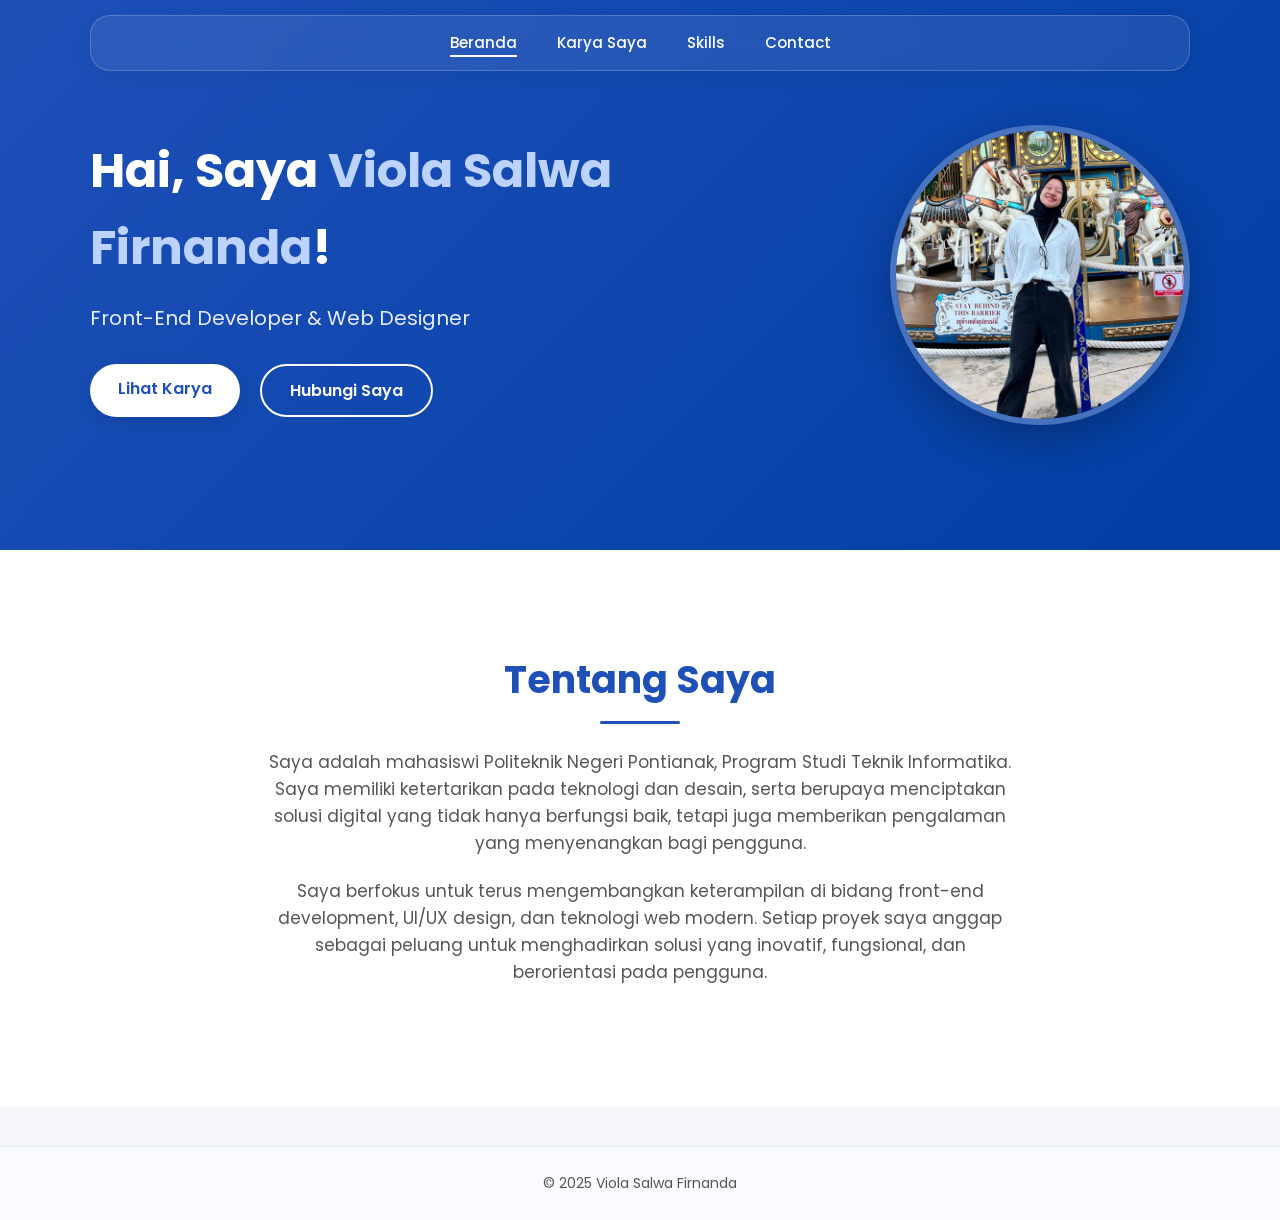
==== index.html @ 7de7c8d1 "Portofolio Viola Salwa" ====
<!DOCTYPE html>
<html lang="id">
<head>
  <meta charset="UTF-8" />
  <meta name="viewport" content="width=device-width, initial-scale=1.0" />
  <title>Viola Salwa Firnanda - Portfolio</title>
  <link rel="stylesheet" href="style.css" />
</head>
<body>

  <!-- ====== NAVBAR ====== -->
  <nav class="navbar" id="navbar">
    <div class="nav-container">
      <ul class="nav-links">
        <li><a href="index.html" class="active">Beranda</a></li>
        <li><a href="portfolio.html">Karya Saya</a></li>
        <li><a href="skills.html">Skills</a></li> 
        <li><a href="contact.html">Contact</a></li>

      </ul>
    </div>
  </nav>

  <!-- ====== HERO SECTION (Foto di kiri) ====== -->
  <section class="hero hero-left">
    <div class="hero-content">
      <div class="hero-image">
        <div class="profile-circle">
          <img src="image/profile.jpeg" alt="Viola Salwa Firnanda" />
        </div>
      </div>
      <div class="hero-text">
        <h1>Hai, Saya <span style="color: #bcd3ff;">Viola Salwa Firnanda</span>!</h1>
        <div class="subtitle">Front-End Developer & Web Designer</div>
        <div class="hero-buttons">
          <a href="portfolio.html" class="btn btn-primary">Lihat Karya</a>
          <a href="contact.html" class="btn btn-secondary">Hubungi Saya</a>
        </div>
      </div>
    </div>
  </section>

  <!-- ====== ABOUT SECTION ====== -->
  <section class="about-section">
    <div class="about-container">
      <h2>Tentang Saya</h2>
      <p>
        Saya adalah mahasiswi Politeknik Negeri Pontianak, Program Studi Teknik Informatika.
Saya memiliki ketertarikan pada teknologi dan desain, serta berupaya menciptakan solusi digital yang tidak hanya berfungsi baik, tetapi juga memberikan pengalaman yang menyenangkan bagi pengguna.
      </p>
      <p>
        Saya berfokus untuk terus mengembangkan keterampilan di bidang front-end development, UI/UX design, dan teknologi web modern.
Setiap proyek saya anggap sebagai peluang untuk menghadirkan solusi yang inovatif, fungsional, dan berorientasi pada pengguna.
      </p>
    </div>
  </section>

  <!-- ====== FOOTER ====== -->
  <footer class="footer">
    <p>© 2025 Viola Salwa Firnanda</p>
  </footer>

  <!-- ====== NAVBAR SCROLL SCRIPT ====== -->
  <script>
    window.addEventListener('scroll', () => {
      const navbar = document.getElementById('navbar');
      navbar.classList.toggle('scrolled', window.scrollY > 50);
    });
  </script>

</body>
</html>
---- style.css ----
@import url('https://fonts.googleapis.com/css2?family=Poppins:wght@300;400;600;700&display=swap');

/* ====== GLOBAL SETTINGS ====== */
:root {
  --primary: #1e50b8;
  --primary-dark: #003ea3;
  --light-bg: #f9fbff;
  --text-dark: #333;
  --text-light: #555;
}

* {
  margin: 0;
  padding: 0;
  box-sizing: border-box;
}

body {
  font-family: 'Poppins', sans-serif;
  background: #f5f7fa;
  color: var(--text-dark);
  line-height: 1.6;
  overflow-x: hidden;
}

/* ====== FADE ANIMATION ====== */
section, .page-header, .navbar {
  animation: fadeIn 0.7s ease both;
}

@keyframes fadeIn {
  from { opacity: 0; transform: translateY(20px); }
  to { opacity: 1; transform: translateY(0); }
}

/* ====== NAVBAR (CLEAN + TRANSPARAN + FRAME LUAR HALUS) ====== */
.navbar {
  position: fixed;
  top: 15px;
  left: 50%;
  transform: translateX(-50%);
  width: 90%;
  max-width: 1100px;
  background: rgba(255, 255, 255, 0.08);
  backdrop-filter: blur(10px);
  -webkit-backdrop-filter: blur(10px);
  border: 1px solid rgba(255, 255, 255, 0.2); /* garis lembut */
  border-radius: 20px; /* sudut halus */
  padding: 14px 0;
  z-index: 1000;
  box-shadow: 0 4px 20px rgba(0, 0, 0, 0.05);
  opacity: 0;
  animation: fadeInNav 0.8s ease forwards;
  transition: all 0.4s ease;
}

/* Saat discroll – tetap elegan tapi lebih terang */
.navbar.scrolled {
  background: rgba(255, 255, 255, 0.95);
  border: 1px solid rgba(0, 0, 0, 0.05);
  box-shadow: 0 8px 25px rgba(0, 0, 0, 0.08);
}

.nav-container {
  display: flex;
  justify-content: center;
  align-items: center;
  gap: 40px;
}

.nav-links {
  display: flex;
  list-style: none;
  gap: 40px;
}

.nav-links a {
  text-decoration: none;
  color: white;
  font-weight: 500;
  font-size: 15px;
  position: relative;
  transition: color 0.3s ease;
}

/* Garis bawah halus saat hover */
.nav-links a::after {
  content: "";
  position: absolute;
  bottom: -4px;
  left: 0;
  width: 0;
  height: 2px;
  background: white;
  transition: width 0.3s ease;
}

.nav-links a:hover::after,
.nav-links a.active::after {
  width: 100%;
}

/* Saat discroll, warna berubah ke biru */
.navbar.scrolled .nav-links a {
  color: var(--primary);
}

.navbar.scrolled .nav-links a::after {
  background: var(--primary);
}

/* ANIMASI MASUK */
@keyframes fadeInNav {
  from {
    opacity: 0;
    transform: translateX(-50%) translateY(-10px);
  }
  to {
    opacity: 1;
    transform: translateX(-50%) translateY(0);
  }
}


/* ====== HERO SECTION ====== */
.hero {
  background: linear-gradient(135deg, #1e50b8 0%, #003ea3 100%);
  display: flex;
  align-items: center;
  justify-content: center;
  color: white;
  padding: 120px 40px;
  min-height: 550px; /* lebih pendek, tidak full layar */
}

.hero-content {
  display: flex;
  align-items: center;
  justify-content: space-between;
  gap: 60px;
  max-width: 1100px;
  width: 100%;
}

.hero-text {
  flex: 1;
  text-align: left;
}

.hero-text h1 {
  font-size: 48px;
  font-weight: 700;
  margin-bottom: 15px;
}

.hero-text .subtitle {
  font-size: 20px;
  font-weight: 400;
  opacity: 0.9;
  margin-bottom: 30px;
}

.hero-buttons {
  display: flex;
  gap: 20px;
}

.btn {
  padding: 12px 28px;
  border-radius: 30px;
  font-weight: 600;
  text-decoration: none;
  transition: all 0.3s ease;
  border: none;
}

.btn-primary {
  background: white;
  color: var(--primary);
  box-shadow: 0 4px 15px rgba(0, 0, 0, 0.1);
}

.btn-primary:hover {
  transform: translateY(-3px);
  box-shadow: 0 6px 25px rgba(0, 0, 0, 0.15);
}

.btn-secondary {
  background: transparent;
  color: white;
  border: 2px solid white;
}

.btn-secondary:hover {
  background: white;
  color: var(--primary);
  transform: translateY(-3px);
}

.hero-image .profile-circle {
  width: 300px;
  height: 300px;
  border-radius: 50%;
  overflow: hidden;
  border: 6px solid rgba(255, 255, 255, 0.25);
  box-shadow: 0 15px 40px rgba(0, 0, 0, 0.25);
  flex-shrink: 0;
}

.profile-circle img {
  width: 100%;
  height: 100%;
  object-fit: cover;
}

/* ====== HERO LEFT VERSION (foto kiri, teks kanan) ====== */
.hero.hero-left .hero-content {
  flex-direction: row-reverse;
}

@media (max-width: 768px) {
  .hero.hero-left .hero-content {
    flex-direction: column-reverse;
  }
}

/* ====== ABOUT SECTION ====== */
.about-section {
  background: #fff;
  padding: 100px 30px;
  text-align: center;
}

.about-container {
  max-width: 900px;
  margin: 0 auto;
}

.about-container h2 {
  font-size: 38px;
  color: var(--primary);
  position: relative;
  display: inline-block;
  margin-bottom: 25px;
}

.about-container h2::after {
  content: "";
  width: 80px;
  height: 3px;
  background: var(--primary);
  display: block;
  margin: 10px auto 0;
  border-radius: 2px;
}

.about-container p {
  max-width: 750px;
  margin: 0 auto 20px;
  font-size: 17px;
  color: var(--text-light);
}

/* ====== PAGE HEADER ====== */
.page-header {
  background: linear-gradient(135deg, #1e50b8 0%, #003ea3 100%);
  padding: 140px 30px 70px;
  text-align: center;
  color: white;
}

.page-header h1 {
  font-size: 46px;
  margin-bottom: 10px;
  font-weight: 700;
}

.page-header p {
  font-size: 18px;
  opacity: 0.9;
}

/* ====== PROJECTS SECTION ====== */
.projects-section {
  padding: 80px 30px;
  background: white;
}

.projects-container {
  max-width: 1100px;
  margin: 0 auto;
}

.projects-grid {
  display: grid;
  grid-template-columns: repeat(auto-fit, minmax(300px, 1fr));
  gap: 30px;
}

.project-card {
  background: #fff;
  border-radius: 15px;
  overflow: hidden;
  box-shadow: 0 4px 15px rgba(0, 0, 0, 0.05);
  transition: transform 0.3s ease, box-shadow 0.3s ease;
}

.project-card:hover {
  transform: translateY(-5px);
  box-shadow: 0 8px 25px rgba(30, 80, 184, 0.12);
}

.project-image {
  width: 100%;
  height: 220px;
  overflow: hidden;
}

.project-image img {
  width: 100%;
  height: 100%;
  object-fit: cover;
}

.project-info {
  padding: 25px;
}

.project-info h3 {
  color: var(--primary);
  font-size: 20px;
  margin-bottom: 8px;
}

.project-info p {
  color: var(--text-light);
  font-size: 15px;
}

/* ====== CONTACT SECTION (modern & rapi) ====== */
.fancy-contact {
  background: linear-gradient(135deg, #f6f9ff 0%, #ffffff 100%);
  padding: 100px 30px;
  text-align: center;
}

.contact-container {
  max-width: 1000px;
  margin: 0 auto;
}

.contact-header h2 {
  color: var(--primary);
  font-size: 36px;
  margin-bottom: 10px;
  font-weight: 700;
}

.contact-header p {
  color: var(--text-light);
  font-size: 17px;
  margin-bottom: 50px;
}

.contact-grid {
  display: grid;
  grid-template-columns: repeat(auto-fit, minmax(220px, 1fr));
  gap: 30px;
}

/* ====== KARTU KONTAK ====== */
.contact-card {
  background: white;
  border-radius: 15px;
  padding: 30px 25px;
  box-shadow: 0 4px 12px rgba(0, 0, 0, 0.05);
  transition: all 0.3s ease;
  border: 1px solid #e4ebfa;
  display: flex;
  flex-direction: column;
  align-items: center;
  justify-content: center;
  word-wrap: break-word;
  overflow-wrap: break-word; /* biar email panjang gak keluar kotak */
}

.contact-card:hover {
  transform: translateY(-6px);
  box-shadow: 0 8px 25px rgba(30, 80, 184, 0.15);
  border-color: var(--primary);
}

.contact-card .icon {
  font-size: 40px;
  margin-bottom: 15px;
  color: var(--primary);
}

.contact-card h4 {
  font-size: 18px;
  font-weight: 600;
  color: var(--primary);
  margin-bottom: 10px;
}

/* ====== TEKS KONTAK ====== */
.contact-card a,
.contact-card p {
  color: var(--text-dark);
  font-size: 15px;
  text-decoration: none;
  transition: color 0.3s;
  word-break: break-all; /* cegah teks panjang keluar area */
  text-align: center;
  line-height: 1.5;
  display: inline-block;
  max-width: 90%;
}

.contact-card a:hover {
  color: var(--primary);
  text-decoration: underline;
}

/* ====== RESPONSIVE ====== */
@media (max-width: 768px) {
  .fancy-contact {
    padding: 60px 20px;
  }

  .contact-header h2 {
    font-size: 28px;
  }

  .contact-grid {
    gap: 20px;
  }

  .contact-card {
    padding: 25px 15px;
  }
}

/* ====== FOOTER ====== */
.footer {
  background: #f9fbff;
  text-align: center;
  padding: 25px 10px;
  color: #555;
  font-size: 14px;
  border-top: 1px solid #e3e9f6;
  margin-top: 40px;
}

/* ====== RESPONSIVE DESIGN ====== */
@media (max-width: 768px) {
  .hero-content {
    flex-direction: column-reverse;
    text-align: center;
  }

  .hero-text h1 {
    font-size: 38px;
  }

  .hero-image .profile-circle {
    width: 230px;
    height: 230px;
  }

  .about-section {
    padding: 60px 20px;
  }

  .page-header {
    padding: 120px 20px 60px;
  }

  .projects-grid {
    grid-template-columns: 1fr;
  }

  .contact-section {
    padding: 60px 20px;
  }

  .info-item {
    flex-direction: row;
    align-items: flex-start;
    padding: 18px;
  }

  .info-icon {
    font-size: 26px;
  }
}

/* ====== HARD SKILLS SECTION ====== */
.skills-section {
  background: linear-gradient(135deg, #ffffff 0%, #f9fbff 100%);
  padding: 100px 30px;
  text-align: center;
}

.skills-section h2 {
  font-size: 32px;
  color: var(--primary);
  margin-bottom: 50px;
  position: relative;
}

.skills-section h2::after {
  content: "";
  width: 80px;
  height: 3px;
  background: var(--primary);
  display: block;
  margin: 10px auto 0;
  border-radius: 2px;
}

.skills-container {
  max-width: 1100px;
  margin: 0 auto;
  display: grid;
  grid-template-columns: repeat(auto-fit, minmax(250px, 1fr));
  gap: 30px;
}

.skill-card {
  background: #f9fbff;
  border-radius: 15px;
  padding: 35px 25px;
  border: 1px solid #e4ebfa;
  box-shadow: 0 4px 15px rgba(0, 0, 0, 0.05);
  transition: all 0.3s ease;
}

.skill-card:hover {
  transform: translateY(-6px);
  box-shadow: 0 8px 25px rgba(30, 80, 184, 0.15);
  border-color: var(--primary);
}

.skill-icon {
  width: 70px;
  height: 70px;
  object-fit: contain;
  margin-bottom: 15px;
  transition: transform 0.3s ease;
}

.skill-card:hover .skill-icon {
  transform: scale(1.1);
}

.skill-card h3 {
  color: var(--primary-dark);
  font-size: 18px;
  margin-bottom: 8px;
  font-weight: 600;
}

.skill-card p {
  color: var(--text-light);
  font-size: 15px;
  line-height: 1.6;
}

/* ====== SKILL ICON ====== */
.skill-icon {
  width: 70px;
  height: 70px;
  object-fit: contain;
  margin-bottom: 15px;
  transition: transform 0.3s ease;
}

.skill-card:hover .skill-icon {
  transform: scale(1.1);
}

.skill-card h3 {
  color: var(--primary);
  font-size: 20px;
  margin-bottom: 10px;
  font-weight: 600;
}

.skill-card p {
  color: var(--text-light);
  font-size: 15px;
  line-height: 1.6;
}

/* ====== RESPONSIVE ====== */
@media (max-width: 768px) {
  .skills-section {
    padding: 60px 20px;
  }

  .skill-card {
    padding: 25px 15px;
  }

  .skill-icon {
    width: 60px;
    height: 60px;
  }
}

/* ====== SOFT SKILLS SECTION ====== */
.soft-skill-section {
  background: linear-gradient(135deg, #f9fbff 0%, #ffffff 100%);
  padding: 100px 30px;
  text-align: center;
}

.soft-skill-section h2 {
  font-size: 32px;
  color: var(--primary);
  margin-bottom: 50px;
  position: relative;
}

.soft-skill-section h2::after {
  content: "";
  width: 80px;
  height: 3px;
  background: var(--primary);
  display: block;
  margin: 10px auto 0;
  border-radius: 2px;
}

.soft-skill-container {
  max-width: 1100px;
  margin: 0 auto;
  display: grid;
  grid-template-columns: repeat(auto-fit, minmax(250px, 1fr));
  gap: 30px;
}

.soft-card {
  background: white;
  border-radius: 15px;
  padding: 30px 20px;
  box-shadow: 0 4px 15px rgba(0, 0, 0, 0.05);
  border: 1px solid #e4ebfa;
  transition: all 0.3s ease;
}

.soft-card:hover {
  transform: translateY(-5px);
  box-shadow: 0 8px 25px rgba(30, 80, 184, 0.12);
  border-color: var(--primary);
}

.soft-card .icon {
  font-size: 36px;
  margin-bottom: 12px;
  color: var(--primary);
}

.soft-card h3 {
  color: var(--primary-dark);
  font-size: 18px;
  margin-bottom: 8px;
}

.soft-card p {
  color: var(--text-light);
  font-size: 15px;
  line-height: 1.6;
}

/* ====== RESPONSIVE ====== */
@media (max-width: 768px) {
  .soft-skill-section {
    padding: 60px 20px;
  }

  .soft-card {
    padding: 25px 15px;
  }

  .soft-card .icon {
    font-size: 30px;
  }
}
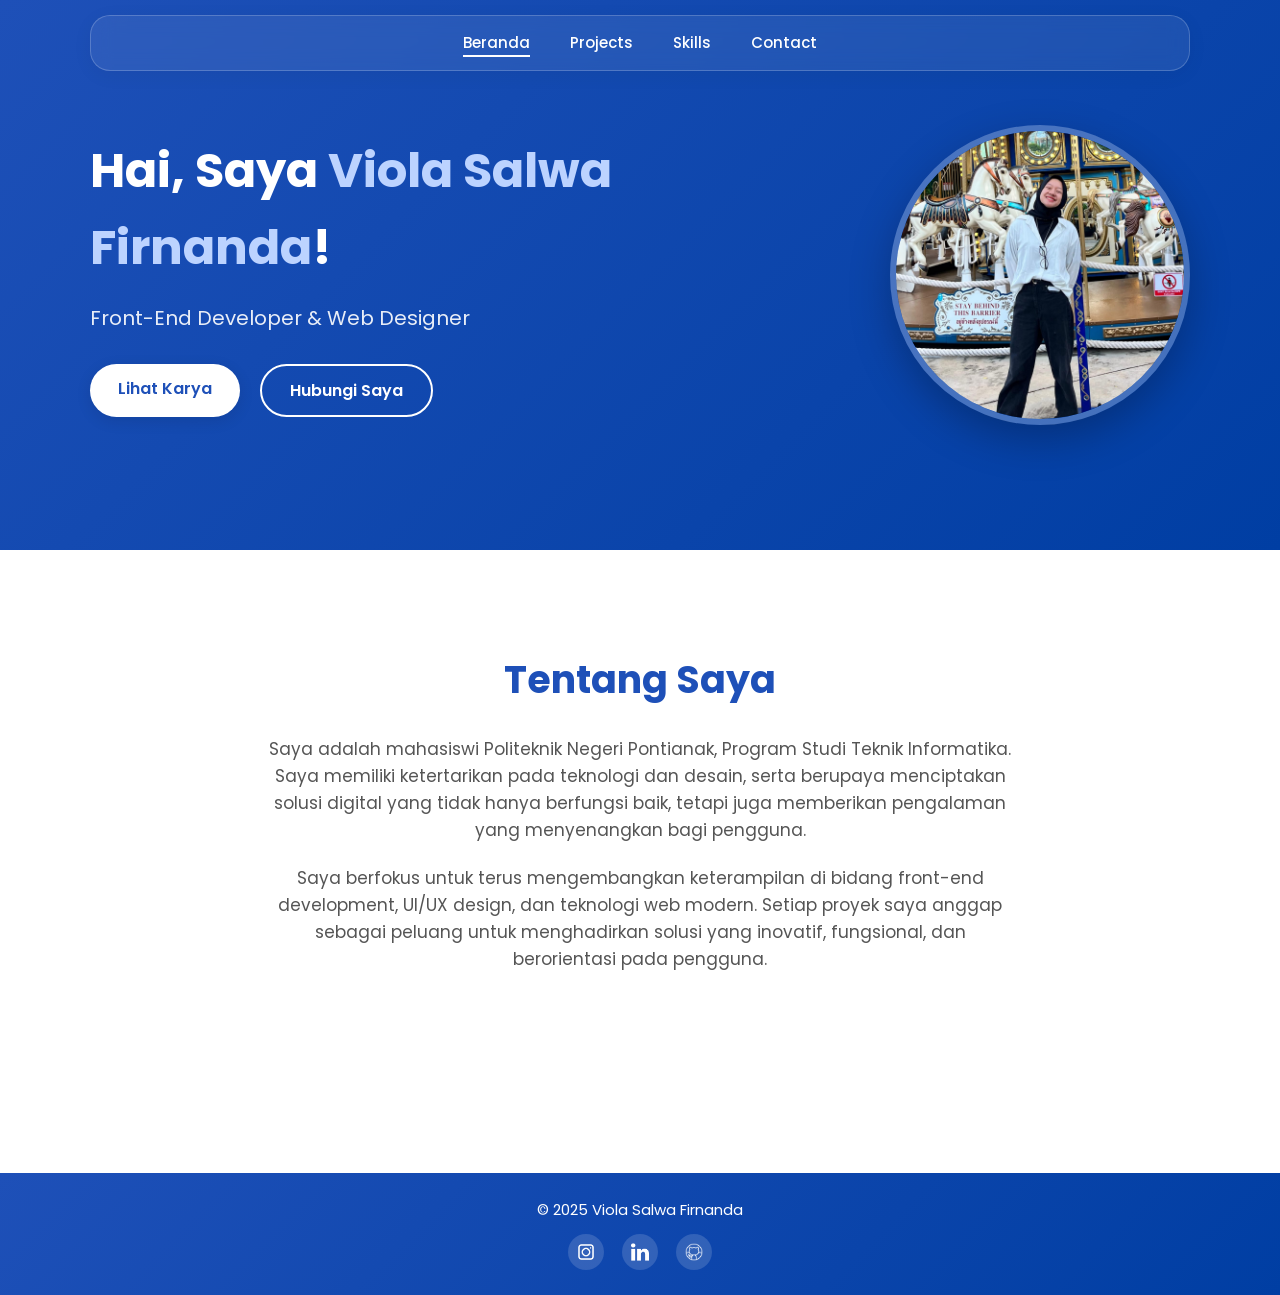
==== commit d7bcda60: "Portofolio Viola Salwa Fix" ====
--- a/index.html
+++ b/index.html
@@ -13,10 +13,9 @@
     <div class="nav-container">
       <ul class="nav-links">
         <li><a href="index.html" class="active">Beranda</a></li>
-        <li><a href="portfolio.html">Karya Saya</a></li>
+        <li><a href="portfolio.html">Projects</a></li>
         <li><a href="skills.html">Skills</a></li> 
         <li><a href="contact.html">Contact</a></li>
-
       </ul>
     </div>
   </nav>
@@ -46,21 +45,30 @@
       <h2>Tentang Saya</h2>
       <p>
         Saya adalah mahasiswi Politeknik Negeri Pontianak, Program Studi Teknik Informatika.
-Saya memiliki ketertarikan pada teknologi dan desain, serta berupaya menciptakan solusi digital yang tidak hanya berfungsi baik, tetapi juga memberikan pengalaman yang menyenangkan bagi pengguna.
+        Saya memiliki ketertarikan pada teknologi dan desain, serta berupaya menciptakan solusi digital yang tidak hanya berfungsi baik, tetapi juga memberikan pengalaman yang menyenangkan bagi pengguna.
       </p>
       <p>
         Saya berfokus untuk terus mengembangkan keterampilan di bidang front-end development, UI/UX design, dan teknologi web modern.
-Setiap proyek saya anggap sebagai peluang untuk menghadirkan solusi yang inovatif, fungsional, dan berorientasi pada pengguna.
+        Setiap proyek saya anggap sebagai peluang untuk menghadirkan solusi yang inovatif, fungsional, dan berorientasi pada pengguna.
       </p>
     </div>
   </section>
 
-  <!-- ====== FOOTER ====== -->
-  <footer class="footer">
-    <p>© 2025 Viola Salwa Firnanda</p>
-  </footer>
+<footer class="footer">
+  <p>© 2025 Viola Salwa Firnanda</p>
+  <div class="socials">
+    <a href="https://instagram.com/violasalwa_" target="_blank">
+      <img src="image/icon/instagram.png" alt="Instagram">
+    </a>
+    <a href="https://www.linkedin.com/in/viola-salwa-firnanda-127546269/" target="_blank">
+      <img src="image/icon/linkedin.png" alt="LinkedIn">
+    </a>
+    <a href="https://github.com/violasalwa" target="_blank">
+      <img src="image/icon/github.png" alt="GitHub">
+    </a>
+  </div>
+</footer>
 
-  <!-- ====== NAVBAR SCROLL SCRIPT ====== -->
   <script>
     window.addEventListener('scroll', () => {
       const navbar = document.getElementById('navbar');
--- a/style.css
+++ b/style.css
@@ -17,7 +17,7 @@
 
 body {
   font-family: 'Poppins', sans-serif;
-  background: #f5f7fa;
+  background: #ffffff;
   color: var(--text-dark);
   line-height: 1.6;
   overflow-x: hidden;
@@ -33,7 +33,7 @@
   to { opacity: 1; transform: translateY(0); }
 }
 
-/* ====== NAVBAR (CLEAN + TRANSPARAN + FRAME LUAR HALUS) ====== */
+/* ====== NAVBAR ====== */
 .navbar {
   position: fixed;
   top: 15px;
@@ -44,8 +44,8 @@
   background: rgba(255, 255, 255, 0.08);
   backdrop-filter: blur(10px);
   -webkit-backdrop-filter: blur(10px);
-  border: 1px solid rgba(255, 255, 255, 0.2); /* garis lembut */
-  border-radius: 20px; /* sudut halus */
+  border: 1px solid rgba(255, 255, 255, 0.2);
+  border-radius: 20px;
   padding: 14px 0;
   z-index: 1000;
   box-shadow: 0 4px 20px rgba(0, 0, 0, 0.05);
@@ -54,7 +54,6 @@
   transition: all 0.4s ease;
 }
 
-/* Saat discroll – tetap elegan tapi lebih terang */
 .navbar.scrolled {
   background: rgba(255, 255, 255, 0.95);
   border: 1px solid rgba(0, 0, 0, 0.05);
@@ -72,6 +71,7 @@
   display: flex;
   list-style: none;
   gap: 40px;
+  flex-wrap: wrap;
 }
 
 .nav-links a {
@@ -83,7 +83,6 @@
   transition: color 0.3s ease;
 }
 
-/* Garis bawah halus saat hover */
 .nav-links a::after {
   content: "";
   position: absolute;
@@ -100,7 +99,6 @@
   width: 100%;
 }
 
-/* Saat discroll, warna berubah ke biru */
 .navbar.scrolled .nav-links a {
   color: var(--primary);
 }
@@ -109,7 +107,6 @@
   background: var(--primary);
 }
 
-/* ANIMASI MASUK */
 @keyframes fadeInNav {
   from {
     opacity: 0;
@@ -121,7 +118,6 @@
   }
 }
 
-
 /* ====== HERO SECTION ====== */
 .hero {
   background: linear-gradient(135deg, #1e50b8 0%, #003ea3 100%);
@@ -130,7 +126,7 @@
   justify-content: center;
   color: white;
   padding: 120px 40px;
-  min-height: 550px; /* lebih pendek, tidak full layar */
+  min-height: 550px;
 }
 
 .hero-content {
@@ -163,6 +159,7 @@
 .hero-buttons {
   display: flex;
   gap: 20px;
+  flex-wrap: wrap;
 }
 
 .btn {
@@ -213,7 +210,6 @@
   object-fit: cover;
 }
 
-/* ====== HERO LEFT VERSION (foto kiri, teks kanan) ====== */
 .hero.hero-left .hero-content {
   flex-direction: row-reverse;
 }
@@ -239,19 +235,8 @@
 .about-container h2 {
   font-size: 38px;
   color: var(--primary);
-  position: relative;
   display: inline-block;
   margin-bottom: 25px;
-}
-
-.about-container h2::after {
-  content: "";
-  width: 80px;
-  height: 3px;
-  background: var(--primary);
-  display: block;
-  margin: 10px auto 0;
-  border-radius: 2px;
 }
 
 .about-container p {
@@ -337,7 +322,7 @@
   font-size: 15px;
 }
 
-/* ====== CONTACT SECTION (modern & rapi) ====== */
+/* ====== CONTACT SECTION ====== */
 .fancy-contact {
   background: linear-gradient(135deg, #f6f9ff 0%, #ffffff 100%);
   padding: 100px 30px;
@@ -368,7 +353,6 @@
   gap: 30px;
 }
 
-/* ====== KARTU KONTAK ====== */
 .contact-card {
   background: white;
   border-radius: 15px;
@@ -381,7 +365,7 @@
   align-items: center;
   justify-content: center;
   word-wrap: break-word;
-  overflow-wrap: break-word; /* biar email panjang gak keluar kotak */
+  overflow-wrap: break-word;
 }
 
 .contact-card:hover {
@@ -403,14 +387,13 @@
   margin-bottom: 10px;
 }
 
-/* ====== TEKS KONTAK ====== */
 .contact-card a,
 .contact-card p {
   color: var(--text-dark);
   font-size: 15px;
   text-decoration: none;
   transition: color 0.3s;
-  word-break: break-all; /* cegah teks panjang keluar area */
+  word-break: break-all;
   text-align: center;
   line-height: 1.5;
   display: inline-block;
@@ -422,104 +405,77 @@
   text-decoration: underline;
 }
 
-/* ====== RESPONSIVE ====== */
-@media (max-width: 768px) {
-  .fancy-contact {
-    padding: 60px 20px;
-  }
-
-  .contact-header h2 {
-    font-size: 28px;
-  }
-
-  .contact-grid {
-    gap: 20px;
-  }
-
-  .contact-card {
-    padding: 25px 15px;
-  }
-}
-
 /* ====== FOOTER ====== */
 .footer {
-  background: #f9fbff;
+  background: linear-gradient(135deg, #1e50b8 0%, #003ea3 100%);
+  color: white;
   text-align: center;
-  padding: 25px 10px;
-  color: #555;
-  font-size: 14px;
-  border-top: 1px solid #e3e9f6;
-  margin-top: 40px;
-}
-
-/* ====== RESPONSIVE DESIGN ====== */
-@media (max-width: 768px) {
-  .hero-content {
-    flex-direction: column-reverse;
-    text-align: center;
-  }
-
-  .hero-text h1 {
-    font-size: 38px;
-  }
-
-  .hero-image .profile-circle {
-    width: 230px;
-    height: 230px;
-  }
-
-  .about-section {
-    padding: 60px 20px;
-  }
-
-  .page-header {
-    padding: 120px 20px 60px;
-  }
-
-  .projects-grid {
-    grid-template-columns: 1fr;
-  }
-
-  .contact-section {
-    padding: 60px 20px;
-  }
-
-  .info-item {
-    flex-direction: row;
-    align-items: flex-start;
-    padding: 18px;
-  }
-
-  .info-icon {
-    font-size: 26px;
-  }
-}
-
-/* ====== HARD SKILLS SECTION ====== */
-.skills-section {
+  padding: 25px 15px;
+  margin-top: 80px;
+}
+
+.footer p {
+  font-size: 15px;
+  margin-bottom: 12px;
+}
+
+.footer .socials {
+  display: flex;
+  justify-content: center;
+  gap: 18px;
+}
+
+.footer .socials a {
+  display: inline-flex;
+  align-items: center;
+  justify-content: center;
+  width: 36px;
+  height: 36px;
+  border-radius: 50%;
+  background: rgba(255, 255, 255, 0.15);
+  transition: all 0.3s ease;
+}
+
+.footer .socials a:hover {
+  background: white;
+  transform: translateY(-3px);
+}
+
+.footer .socials img {
+  width: 18px;
+  height: 18px;
+  filter: brightness(0) invert(1);
+  transition: filter 0.3s ease;
+}
+
+.footer .socials a:hover img {
+  filter: brightness(1) invert(0);
+}
+
+/* ====== SKILLS SECTIONS ====== */
+.skills-section,
+.soft-skill-section {
   background: linear-gradient(135deg, #ffffff 0%, #f9fbff 100%);
   padding: 100px 30px;
   text-align: center;
 }
 
-.skills-section h2 {
+.skills-section h2,
+.soft-skill-section h2 {
   font-size: 32px;
   color: var(--primary);
   margin-bottom: 50px;
-  position: relative;
-}
-
-.skills-section h2::after {
-  content: "";
-  width: 80px;
-  height: 3px;
-  background: var(--primary);
-  display: block;
-  margin: 10px auto 0;
-  border-radius: 2px;
-}
-
-.skills-container {
+}
+
+/* Hapus garis biru di bawah judul */
+.about-container h2::after,
+.skills-section h2::after,
+.soft-skill-section h2::after {
+  display: none;
+}
+
+.skills-container,
+.soft-skill-container {
   max-width: 1100px;
   margin: 0 auto;
   display: grid;
@@ -527,16 +483,18 @@
   gap: 30px;
 }
 
-.skill-card {
-  background: #f9fbff;
+.skill-card,
+.soft-card {
+  background: white;
   border-radius: 15px;
-  padding: 35px 25px;
+  padding: 30px 25px;
+  box-shadow: 0 4px 15px rgba(0, 0, 0, 0.05);
   border: 1px solid #e4ebfa;
-  box-shadow: 0 4px 15px rgba(0, 0, 0, 0.05);
   transition: all 0.3s ease;
 }
 
-.skill-card:hover {
+.skill-card:hover,
+.soft-card:hover {
   transform: translateY(-6px);
   box-shadow: 0 8px 25px rgba(30, 80, 184, 0.15);
   border-color: var(--primary);
@@ -554,120 +512,15 @@
   transform: scale(1.1);
 }
 
-.skill-card h3 {
+.skill-card h3,
+.soft-card h3 {
   color: var(--primary-dark);
   font-size: 18px;
   margin-bottom: 8px;
   font-weight: 600;
 }
 
-.skill-card p {
-  color: var(--text-light);
-  font-size: 15px;
-  line-height: 1.6;
-}
-
-/* ====== SKILL ICON ====== */
-.skill-icon {
-  width: 70px;
-  height: 70px;
-  object-fit: contain;
-  margin-bottom: 15px;
-  transition: transform 0.3s ease;
-}
-
-.skill-card:hover .skill-icon {
-  transform: scale(1.1);
-}
-
-.skill-card h3 {
-  color: var(--primary);
-  font-size: 20px;
-  margin-bottom: 10px;
-  font-weight: 600;
-}
-
-.skill-card p {
-  color: var(--text-light);
-  font-size: 15px;
-  line-height: 1.6;
-}
-
-/* ====== RESPONSIVE ====== */
-@media (max-width: 768px) {
-  .skills-section {
-    padding: 60px 20px;
-  }
-
-  .skill-card {
-    padding: 25px 15px;
-  }
-
-  .skill-icon {
-    width: 60px;
-    height: 60px;
-  }
-}
-
-/* ====== SOFT SKILLS SECTION ====== */
-.soft-skill-section {
-  background: linear-gradient(135deg, #f9fbff 0%, #ffffff 100%);
-  padding: 100px 30px;
-  text-align: center;
-}
-
-.soft-skill-section h2 {
-  font-size: 32px;
-  color: var(--primary);
-  margin-bottom: 50px;
-  position: relative;
-}
-
-.soft-skill-section h2::after {
-  content: "";
-  width: 80px;
-  height: 3px;
-  background: var(--primary);
-  display: block;
-  margin: 10px auto 0;
-  border-radius: 2px;
-}
-
-.soft-skill-container {
-  max-width: 1100px;
-  margin: 0 auto;
-  display: grid;
-  grid-template-columns: repeat(auto-fit, minmax(250px, 1fr));
-  gap: 30px;
-}
-
-.soft-card {
-  background: white;
-  border-radius: 15px;
-  padding: 30px 20px;
-  box-shadow: 0 4px 15px rgba(0, 0, 0, 0.05);
-  border: 1px solid #e4ebfa;
-  transition: all 0.3s ease;
-}
-
-.soft-card:hover {
-  transform: translateY(-5px);
-  box-shadow: 0 8px 25px rgba(30, 80, 184, 0.12);
-  border-color: var(--primary);
-}
-
-.soft-card .icon {
-  font-size: 36px;
-  margin-bottom: 12px;
-  color: var(--primary);
-}
-
-.soft-card h3 {
-  color: var(--primary-dark);
-  font-size: 18px;
-  margin-bottom: 8px;
-}
-
+.skill-card p,
 .soft-card p {
   color: var(--text-light);
   font-size: 15px;
@@ -675,17 +528,38 @@
 }
 
 /* ====== RESPONSIVE ====== */
+@media (max-width: 992px) {
+  .nav-links { flex-wrap: wrap; gap: 25px; }
+  .hero-content { flex-direction: column-reverse; text-align: center; gap: 40px; }
+  .hero-text h1 { font-size: 40px; }
+  .hero-text .subtitle { font-size: 18px; }
+  .hero-image .profile-circle { width: 250px; height: 250px; }
+}
+
 @media (max-width: 768px) {
-  .soft-skill-section {
-    padding: 60px 20px;
+  .hero { padding: 90px 20px; }
+  .navbar { width: 95%; padding: 10px; }
+  .page-header h1 { font-size: 36px; }
+  .page-header p { font-size: 16px; }
+  .about-section, .skills-section, .soft-skill-section, .fancy-contact {
+    padding: 70px 20px;
   }
-
-  .soft-card {
-    padding: 25px 15px;
+  .project-image { height: 200px; }
+  .projects-grid { gap: 20px; }
+  .skills-container, .soft-skill-container, .contact-grid {
+    gap: 20px;
   }
-
-  .soft-card .icon {
-    font-size: 30px;
-  }
-}
-
+}
+
+@media (max-width: 480px) {
+  .nav-links a { font-size: 14px; }
+  .hero-text h1 { font-size: 28px; }
+  .hero-text .subtitle { font-size: 16px; }
+  .btn { padding: 10px 20px; font-size: 14px; }
+  .about-container h2 { font-size: 28px; }
+  .page-header h1 { font-size: 30px; }
+  .page-header p { font-size: 15px; }
+  .contact-card, .skill-card, .soft-card { padding: 20px 15px; }
+  .footer p { font-size: 14px; }
+  .footer .socials { flex-wrap: wrap; gap: 12px; }
+}
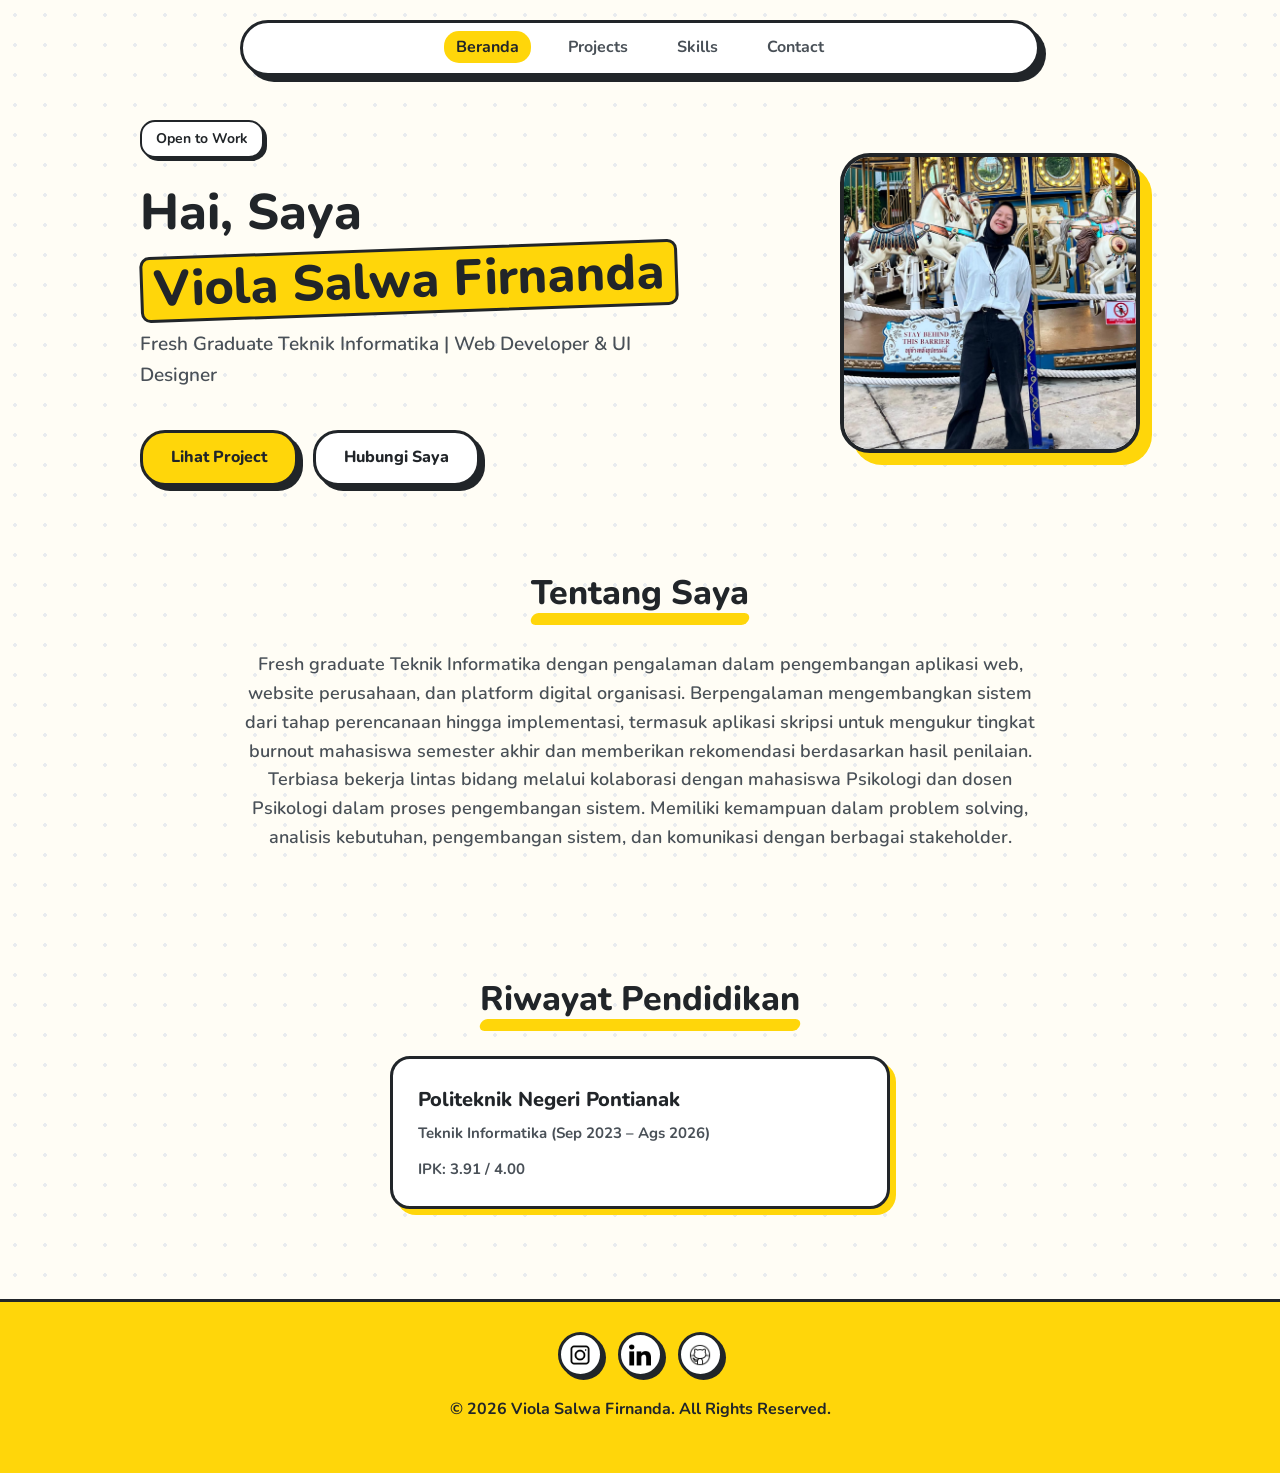
==== commit 74ca44b7: "Portofolio terbaru" ====
--- a/index.html
+++ b/index.html
@@ -3,7 +3,7 @@
 <head>
   <meta charset="UTF-8" />
   <meta name="viewport" content="width=device-width, initial-scale=1.0" />
-  <title>Viola Salwa Firnanda - Portfolio</title>
+  <title>Viola Salwa Firnanda | Portfolio</title>
   <link rel="stylesheet" href="style.css" />
 </head>
 <body>
@@ -20,54 +20,60 @@
     </div>
   </nav>
 
-  <!-- ====== HERO SECTION (Foto di kiri) ====== -->
-  <section class="hero hero-left">
+  <!-- ====== HERO SECTION ====== -->
+  <section class="hero">
     <div class="hero-content">
+      <div class="hero-text">
+        <div class="badge">Open to Work</div>
+        <h1>Hai, Saya <br/><span>Viola Salwa Firnanda</span></h1>
+        <div class="subtitle">Fresh Graduate Teknik Informatika | Web Developer & UI Designer</div>
+        <div class="hero-buttons">
+          <a href="portfolio.html" class="btn btn-primary">Lihat Project</a>
+          <a href="contact.html" class="btn btn-secondary">Hubungi Saya</a>
+        </div>
+      </div>
       <div class="hero-image">
         <div class="profile-circle">
-          <img src="image/profile.jpeg" alt="Viola Salwa Firnanda" />
-        </div>
-      </div>
-      <div class="hero-text">
-        <h1>Hai, Saya <span style="color: #bcd3ff;">Viola Salwa Firnanda</span>!</h1>
-        <div class="subtitle">Front-End Developer & Web Designer</div>
-        <div class="hero-buttons">
-          <a href="portfolio.html" class="btn btn-primary">Lihat Karya</a>
-          <a href="contact.html" class="btn btn-secondary">Hubungi Saya</a>
+          <img src="image/profile.jpeg" alt="Viola Salwa Firnanda" onerror="this.src='https://via.placeholder.com/350x350/1e293b/3b82f6?text=Viola'" />
         </div>
       </div>
     </div>
   </section>
 
-  <!-- ====== ABOUT SECTION ====== -->
+  <!-- ====== ABOUT / TIMELINE SECTION ====== -->
   <section class="about-section">
-    <div class="about-container">
-      <h2>Tentang Saya</h2>
+    <h2 class="section-title">Tentang Saya</h2>
+    <div class="about-text">
       <p>
-        Saya adalah mahasiswi Politeknik Negeri Pontianak, Program Studi Teknik Informatika.
-        Saya memiliki ketertarikan pada teknologi dan desain, serta berupaya menciptakan solusi digital yang tidak hanya berfungsi baik, tetapi juga memberikan pengalaman yang menyenangkan bagi pengguna.
+        Fresh graduate Teknik Informatika dengan pengalaman dalam pengembangan aplikasi web, website perusahaan, dan platform digital organisasi. Berpengalaman mengembangkan sistem dari tahap perencanaan hingga implementasi, termasuk aplikasi skripsi untuk mengukur tingkat burnout mahasiswa semester akhir dan memberikan rekomendasi berdasarkan hasil penilaian. Terbiasa bekerja lintas bidang melalui kolaborasi dengan mahasiswa Psikologi dan dosen Psikologi dalam proses pengembangan sistem. Memiliki kemampuan dalam problem solving, analisis kebutuhan, pengembangan sistem, dan komunikasi dengan berbagai stakeholder.
       </p>
-      <p>
-        Saya berfokus untuk terus mengembangkan keterampilan di bidang front-end development, UI/UX design, dan teknologi web modern.
-        Setiap proyek saya anggap sebagai peluang untuk menghadirkan solusi yang inovatif, fungsional, dan berorientasi pada pengguna.
-      </p>
+    </div>
+
+    <h2 class="section-title education-title">Riwayat Pendidikan</h2>
+    <div class="education-history">
+      <div class="timeline-content">
+        <h3>Politeknik Negeri Pontianak</h3>
+        <h4>Teknik Informatika (Sep 2023 – Ags 2026)</h4>
+        <p><strong>IPK: 3.91 / 4.00</strong></p>
+      </div>
     </div>
   </section>
 
-<footer class="footer">
-  <p>© 2025 Viola Salwa Firnanda</p>
-  <div class="socials">
-    <a href="https://instagram.com/violasalwa_" target="_blank">
-      <img src="image/icon/instagram.png" alt="Instagram">
-    </a>
-    <a href="https://www.linkedin.com/in/viola-salwa-firnanda-127546269/" target="_blank">
-      <img src="image/icon/linkedin.png" alt="LinkedIn">
-    </a>
-    <a href="https://github.com/violasalwa" target="_blank">
-      <img src="image/icon/github.png" alt="GitHub">
-    </a>
-  </div>
-</footer>
+  <!-- ====== FOOTER ====== -->
+  <footer class="footer">
+    <div class="socials">
+      <a href="https://instagram.com/violasalwa_" target="_blank" title="Instagram">
+        <img src="image/icon/instagram.png" alt="Instagram" onerror="this.src='https://img.icons8.com/ios-filled/50/ffffff/instagram-new.png'">
+      </a>
+      <a href="https://linkedin.com/in/violasalwafirmanda" target="_blank" title="LinkedIn">
+        <img src="image/icon/linkedin.png" alt="LinkedIn" onerror="this.src='https://img.icons8.com/ios-filled/50/ffffff/linkedin.png'">
+      </a>
+      <a href="https://github.com/violasalwa" target="_blank" title="GitHub">
+        <img src="image/icon/github.png" alt="GitHub" onerror="this.src='https://img.icons8.com/ios-filled/50/ffffff/github.png'">
+      </a>
+    </div>
+    <p style="margin-top: 20px;">© 2026 Viola Salwa Firnanda. All Rights Reserved.</p>
+  </footer>
 
   <script>
     window.addEventListener('scroll', () => {
--- a/style.css
+++ b/style.css
@@ -1,12 +1,14 @@
-@import url('https://fonts.googleapis.com/css2?family=Poppins:wght@300;400;600;700&display=swap');
+@import url('https://fonts.googleapis.com/css2?family=Nunito:wght@400;600;700;800&display=swap');
 
 /* ====== GLOBAL SETTINGS ====== */
 :root {
-  --primary: #1e50b8;
-  --primary-dark: #003ea3;
-  --light-bg: #f9fbff;
-  --text-dark: #333;
-  --text-light: #555;
+  --bg-color: #fffdf5; /* Krim yang sangat lembut */
+  --primary: #ffd60a; /* Kuning lucu */
+  --primary-dark: #e6c200;
+  --text-main: #212529; /* Hitam keabuan */
+  --text-muted: #495057;
+  --card-bg: #ffffff;
+  --border-color: #212529; /* Hitam tegas untuk aksen */
 }
 
 * {
@@ -16,16 +18,19 @@
 }
 
 body {
-  font-family: 'Poppins', sans-serif;
-  background: #ffffff;
-  color: var(--text-dark);
+  font-family: 'Nunito', sans-serif;
+  background-color: var(--bg-color);
+  color: var(--text-main);
   line-height: 1.6;
   overflow-x: hidden;
+  /* Pola titik-titik samar agar terlihat lebih manis & tidak kaku */
+  background-image: radial-gradient(#e9ecef 2px, transparent 2px);
+  background-size: 30px 30px;
 }
 
 /* ====== FADE ANIMATION ====== */
-section, .page-header, .navbar {
-  animation: fadeIn 0.7s ease both;
+section, .page-header {
+  animation: fadeIn 0.8s ease both;
 }
 
 @keyframes fadeIn {
@@ -35,98 +40,110 @@
 
 /* ====== NAVBAR ====== */
 .navbar {
-  position: fixed;
-  top: 15px;
+  position: absolute;
+  top: 20px;
   left: 50%;
   transform: translateX(-50%);
   width: 90%;
-  max-width: 1100px;
-  background: rgba(255, 255, 255, 0.08);
-  backdrop-filter: blur(10px);
-  -webkit-backdrop-filter: blur(10px);
-  border: 1px solid rgba(255, 255, 255, 0.2);
-  border-radius: 20px;
-  padding: 14px 0;
+  max-width: 800px;
+  background: var(--card-bg);
+  border: 3px solid var(--border-color);
+  border-radius: 30px;
+  padding: 12px 30px;
   z-index: 1000;
-  box-shadow: 0 4px 20px rgba(0, 0, 0, 0.05);
-  opacity: 0;
-  animation: fadeInNav 0.8s ease forwards;
-  transition: all 0.4s ease;
+  box-shadow: 6px 6px 0px var(--border-color);
+  transition: all 0.3s ease;
 }
 
 .navbar.scrolled {
-  background: rgba(255, 255, 255, 0.95);
-  border: 1px solid rgba(0, 0, 0, 0.05);
-  box-shadow: 0 8px 25px rgba(0, 0, 0, 0.08);
+  top: 10px;
+  box-shadow: 4px 4px 0px var(--border-color);
 }
 
 .nav-container {
   display: flex;
   justify-content: center;
   align-items: center;
-  gap: 40px;
 }
 
 .nav-links {
   display: flex;
   list-style: none;
-  gap: 40px;
+  gap: 25px;
   flex-wrap: wrap;
+  justify-content: center;
 }
 
 .nav-links a {
   text-decoration: none;
-  color: white;
-  font-weight: 500;
-  font-size: 15px;
+  color: var(--text-muted);
+  font-weight: 700;
+  font-size: 16px;
   position: relative;
-  transition: color 0.3s ease;
-}
-
-.nav-links a::after {
-  content: "";
-  position: absolute;
-  bottom: -4px;
-  left: 0;
-  width: 0;
-  height: 2px;
-  background: white;
-  transition: width 0.3s ease;
-}
-
-.nav-links a:hover::after,
-.nav-links a.active::after {
-  width: 100%;
-}
-
-.navbar.scrolled .nav-links a {
-  color: var(--primary);
-}
-
-.navbar.scrolled .nav-links a::after {
+  transition: all 0.2s ease;
+  padding: 5px 12px;
+  border-radius: 15px;
+}
+
+.nav-links a:hover,
+.nav-links a.active {
+  color: var(--text-main);
   background: var(--primary);
 }
 
-@keyframes fadeInNav {
-  from {
-    opacity: 0;
-    transform: translateX(-50%) translateY(-10px);
-  }
-  to {
-    opacity: 1;
-    transform: translateX(-50%) translateY(0);
-  }
+/* ====== BUTTONS ====== */
+.btn {
+  display: inline-block;
+  padding: 12px 28px;
+  border-radius: 25px;
+  font-weight: 800;
+  text-decoration: none;
+  transition: all 0.2s ease;
+  border: 3px solid var(--border-color);
+  cursor: pointer;
+  font-size: 16px;
+  color: var(--text-main);
+}
+
+.btn-primary {
+  background: var(--primary);
+  box-shadow: 5px 5px 0px var(--border-color);
+}
+
+.btn-primary:hover {
+  transform: translateY(2px) translateX(2px);
+  box-shadow: 2px 2px 0px var(--border-color);
+}
+
+.btn-secondary {
+  background: #ffffff;
+  box-shadow: 5px 5px 0px var(--border-color);
+}
+
+.btn-secondary:hover {
+  background: #f8f9fa;
+  transform: translateY(2px) translateX(2px);
+  box-shadow: 2px 2px 0px var(--border-color);
+}
+
+.btn-sm {
+  padding: 8px 18px;
+  font-size: 14px;
+}
+
+/* ====== ICONS BLACK & WHITE FILTER ====== */
+.icon {
+  filter: brightness(0); /* Makes it pure black */
 }
 
 /* ====== HERO SECTION ====== */
 .hero {
-  background: linear-gradient(135deg, #1e50b8 0%, #003ea3 100%);
   display: flex;
   align-items: center;
   justify-content: center;
-  color: white;
-  padding: 120px 40px;
-  min-height: 550px;
+  min-height: auto;
+  padding: 120px 20px 40px;
+  position: relative;
 }
 
 .hero-content {
@@ -134,7 +151,7 @@
   align-items: center;
   justify-content: space-between;
   gap: 60px;
-  max-width: 1100px;
+  max-width: 1000px;
   width: 100%;
 }
 
@@ -143,65 +160,59 @@
   text-align: left;
 }
 
+.badge {
+  display: inline-block;
+  padding: 6px 14px;
+  background: #ffffff;
+  border: 2px solid var(--border-color);
+  border-radius: 15px;
+  color: var(--text-main);
+  font-size: 14px;
+  font-weight: 700;
+  margin-bottom: 25px;
+  box-shadow: 3px 3px 0px var(--border-color);
+}
+
 .hero-text h1 {
-  font-size: 48px;
-  font-weight: 700;
+  font-size: 50px;
+  font-weight: 800;
   margin-bottom: 15px;
+  line-height: 1.2;
+  color: var(--text-main);
+}
+
+.hero-text h1 span {
+  display: inline-block;
+  background: var(--primary);
+  padding: 0 10px;
+  border-radius: 10px;
+  border: 3px solid var(--border-color);
+  transform: rotate(-2deg);
+  margin-top: 5px;
 }
 
 .hero-text .subtitle {
-  font-size: 20px;
-  font-weight: 400;
-  opacity: 0.9;
-  margin-bottom: 30px;
+  font-size: 19px;
+  font-weight: 600;
+  color: var(--text-muted);
+  margin-bottom: 40px;
+  max-width: 500px;
 }
 
 .hero-buttons {
   display: flex;
-  gap: 20px;
+  gap: 15px;
   flex-wrap: wrap;
-}
-
-.btn {
-  padding: 12px 28px;
-  border-radius: 30px;
-  font-weight: 600;
-  text-decoration: none;
-  transition: all 0.3s ease;
-  border: none;
-}
-
-.btn-primary {
-  background: white;
-  color: var(--primary);
-  box-shadow: 0 4px 15px rgba(0, 0, 0, 0.1);
-}
-
-.btn-primary:hover {
-  transform: translateY(-3px);
-  box-shadow: 0 6px 25px rgba(0, 0, 0, 0.15);
-}
-
-.btn-secondary {
-  background: transparent;
-  color: white;
-  border: 2px solid white;
-}
-
-.btn-secondary:hover {
-  background: white;
-  color: var(--primary);
-  transform: translateY(-3px);
 }
 
 .hero-image .profile-circle {
   width: 300px;
   height: 300px;
-  border-radius: 50%;
+  border-radius: 30px; /* Bentuk kotak membulat lebih manusiawi */
   overflow: hidden;
-  border: 6px solid rgba(255, 255, 255, 0.25);
-  box-shadow: 0 15px 40px rgba(0, 0, 0, 0.25);
-  flex-shrink: 0;
+  border: 4px solid var(--border-color);
+  box-shadow: 12px 12px 0px var(--primary);
+  background: #ffffff;
 }
 
 .profile-circle img {
@@ -210,95 +221,214 @@
   object-fit: cover;
 }
 
-.hero.hero-left .hero-content {
-  flex-direction: row-reverse;
+@media (max-width: 992px) {
+  .hero-content {
+    flex-direction: column-reverse;
+    text-align: center;
+  }
+  .hero-text {
+    align-items: center;
+  }
+}
+
+/* ====== SECTION HEADERS ====== */
+.section-title {
+  font-size: 34px;
+  font-weight: 800;
+  text-align: center;
+  margin-bottom: 30px;
+  color: var(--text-main);
+  position: relative;
+  display: inline-block;
+  left: 50%;
+  transform: translateX(-50%);
+}
+
+.section-title::after {
+  content: '';
+  position: absolute;
+  bottom: -5px;
+  left: 0;
+  width: 100%;
+  height: 12px;
+  background: var(--primary);
+  z-index: -1;
+  border-radius: 10px;
+  transform: skewX(-15deg);
+}
+
+/* ====== ABOUT / TIMELINE SECTION ====== */
+.about-section {
+  padding: 40px 20px 60px;
+  max-width: 1000px;
+  margin: 0 auto;
+}
+
+.about-text {
+  text-align: center;
+  max-width: 800px;
+  margin: 0 auto 40px;
+  color: var(--text-muted);
+  font-size: 18px;
+  font-weight: 600;
+}
+
+.timeline {
+  position: relative;
+  max-width: 800px;
+  margin: 0 auto;
+}
+
+.timeline::after {
+  content: '';
+  position: absolute;
+  width: 4px;
+  background: var(--border-color);
+  top: 0;
+  bottom: 0;
+  left: 50%;
+  margin-left: -2px;
+  border-radius: 2px;
+}
+
+.timeline-item {
+  padding: 10px 40px;
+  position: relative;
+  width: 50%;
+}
+
+.timeline-item::after {
+  content: '';
+  position: absolute;
+  width: 20px;
+  height: 20px;
+  right: -10px;
+  background: var(--primary);
+  border: 4px solid var(--border-color);
+  top: 15px;
+  border-radius: 50%;
+  z-index: 1;
+}
+
+.left { left: 0; }
+.right { left: 50%; }
+.right::after { left: -10px; }
+
+.timeline-content {
+  padding: 25px;
+  background: #ffffff;
+  border: 3px solid var(--border-color);
+  border-radius: 20px;
+  box-shadow: 6px 6px 0px var(--primary);
+}
+
+.education-history {
+  max-width: 500px;
+  margin: 0 auto;
+}
+
+.education-title {
+  margin-top: 80px;
+}
+
+.timeline-content h3 {
+  color: var(--text-main);
+  font-size: 20px;
+  font-weight: 800;
+  margin-bottom: 5px;
+}
+
+.timeline-content h4 {
+  color: var(--text-muted);
+  font-size: 15px;
+  margin-bottom: 12px;
+  font-weight: 700;
+}
+
+.timeline-content p {
+  color: var(--text-muted);
+  font-size: 15px;
 }
 
 @media (max-width: 768px) {
-  .hero.hero-left .hero-content {
-    flex-direction: column-reverse;
-  }
-}
-
-/* ====== ABOUT SECTION ====== */
-.about-section {
-  background: #fff;
-  padding: 100px 30px;
+  .timeline::after { left: 31px; }
+  .timeline-item { width: 100%; padding-left: 70px; padding-right: 15px; }
+  .timeline-item::after { left: 21px; }
+  .right { left: 0; }
+}
+
+/* ====== PAGE HEADER (For subpages) ====== */
+.page-header {
+  padding: 120px 20px 30px;
   text-align: center;
 }
 
-.about-container {
+.page-header h1 {
+  font-size: 42px;
+  margin-bottom: 15px;
+  font-weight: 800;
+  display: inline-block;
+  background: var(--primary);
+  padding: 5px 20px;
+  border-radius: 15px;
+  border: 3px solid var(--border-color);
+  box-shadow: 5px 5px 0px var(--border-color);
+  transform: rotate(-1deg);
+}
+
+.page-header p {
+  font-size: 18px;
+  color: var(--text-muted);
+  max-width: 600px;
+  margin: 20px auto 0;
+  font-weight: 600;
+}
+
+/* ====== PROJECTS SECTION ====== */
+.projects-section {
+  padding: 20px 20px 60px;
+}
+
+.projects-container {
   max-width: 900px;
   margin: 0 auto;
 }
 
-.about-container h2 {
-  font-size: 38px;
-  color: var(--primary);
-  display: inline-block;
-  margin-bottom: 25px;
-}
-
-.about-container p {
-  max-width: 750px;
-  margin: 0 auto 20px;
-  font-size: 17px;
-  color: var(--text-light);
-}
-
-/* ====== PAGE HEADER ====== */
-.page-header {
-  background: linear-gradient(135deg, #1e50b8 0%, #003ea3 100%);
-  padding: 140px 30px 70px;
-  text-align: center;
-  color: white;
-}
-
-.page-header h1 {
-  font-size: 46px;
-  margin-bottom: 10px;
-  font-weight: 700;
-}
-
-.page-header p {
-  font-size: 18px;
-  opacity: 0.9;
-}
-
-/* ====== PROJECTS SECTION ====== */
-.projects-section {
-  padding: 80px 30px;
-  background: white;
-}
-
-.projects-container {
-  max-width: 1100px;
-  margin: 0 auto;
-}
-
 .projects-grid {
-  display: grid;
-  grid-template-columns: repeat(auto-fit, minmax(300px, 1fr));
-  gap: 30px;
+  display: flex;
+  flex-wrap: wrap;
+  justify-content: center;
+  align-items: flex-start;
+  gap: 25px;
 }
 
 .project-card {
-  background: #fff;
-  border-radius: 15px;
+  flex: 0 1 280px;
+  background: #ffffff;
+  border: 3px solid var(--border-color);
+  border-radius: 25px;
   overflow: hidden;
-  box-shadow: 0 4px 15px rgba(0, 0, 0, 0.05);
-  transition: transform 0.3s ease, box-shadow 0.3s ease;
+  box-shadow: 8px 8px 0px var(--primary);
+  transition: all 0.3s ease;
+  display: flex;
+  flex-direction: column;
 }
 
 .project-card:hover {
-  transform: translateY(-5px);
-  box-shadow: 0 8px 25px rgba(30, 80, 184, 0.12);
+  transform: translateY(-5px) translateX(-5px);
+  box-shadow: 13px 13px 0px var(--primary);
 }
 
 .project-image {
   width: 100%;
-  height: 220px;
-  overflow: hidden;
+  height: 175px;
+  border-bottom: 3px solid var(--border-color);
+  filter: grayscale(80%); /* Membuat gambar sedikit abu-abu agar senada */
+  transition: all 0.3s ease;
+}
+
+.project-card:hover .project-image {
+  filter: grayscale(0%);
 }
 
 .project-image img {
@@ -308,258 +438,437 @@
 }
 
 .project-info {
-  padding: 25px;
+  padding: 20px;
+  display: flex;
+  flex-direction: column;
 }
 
 .project-info h3 {
-  color: var(--primary);
-  font-size: 20px;
+  font-size: 18px;
+  margin-bottom: 10px;
+  font-weight: 800;
+}
+
+.project-info p {
+  color: var(--text-muted);
+  font-size: 14px;
   margin-bottom: 8px;
-}
-
-.project-info p {
-  color: var(--text-light);
-  font-size: 15px;
-}
-
-/* ====== CONTACT SECTION ====== */
-.fancy-contact {
-  background: linear-gradient(135deg, #f6f9ff 0%, #ffffff 100%);
-  padding: 100px 30px;
-  text-align: center;
-}
-
-.contact-container {
+  font-weight: 600;
+}
+
+.project-action {
+  margin-top: 0;
+}
+
+.project-tags {
+  display: flex;
+  gap: 10px;
+  margin-bottom: 15px;
+  flex-wrap: wrap;
+}
+
+.project-tags span {
+  font-size: 12px;
+  font-weight: 700;
+  padding: 4px 12px;
+  background: var(--bg-color);
+  border: 2px solid var(--border-color);
+  border-radius: 12px;
+  color: var(--text-main);
+}
+
+/* ====== PROJECT DETAIL PAGE ====== */
+.project-detail-section {
+  padding: 20px 20px 60px;
+  max-width: 850px;
+  margin: 0 auto;
+}
+
+.project-detail-hero {
+  border-radius: 25px;
+  overflow: hidden;
+  margin-bottom: 18px;
+  border: 3px solid var(--border-color);
+  box-shadow: 8px 8px 0px var(--primary);
+  filter: grayscale(20%);
+}
+
+.project-detail-hero img {
+  width: 100%;
+  height: auto;
+  display: block;
+}
+
+.project-detail-title {
+  margin: 0 0 16px;
+  color: var(--text-main);
+  font-size: 40px;
+}
+
+.project-meta {
+  display: flex;
+  gap: 30px;
+  margin-bottom: 24px;
+  padding: 20px;
+  background: #ffffff;
+  border-radius: 20px;
+  border: 3px solid var(--border-color);
+  flex-wrap: wrap;
+  box-shadow: 5px 5px 0px var(--primary);
+}
+
+.meta-item {
+  display: flex;
+  flex-direction: column;
+}
+
+.meta-item span.label {
+  font-size: 13px;
+  font-weight: 700;
+  color: var(--text-muted);
+  margin-bottom: 5px;
+  text-transform: uppercase;
+}
+
+.meta-item span.value {
+  font-size: 16px;
+  font-weight: 800;
+  color: var(--text-main);
+}
+
+.project-description h3 {
+  font-size: 24px;
+  font-weight: 800;
+  margin-bottom: 12px;
+  display: inline-block;
+  border-bottom: 4px solid var(--primary);
+}
+
+.project-description ul {
+  list-style: none;
+  margin-top: 0;
+}
+
+.project-description ul li {
+  color: var(--text-muted);
+  font-weight: 600;
+  margin-bottom: 12px;
+  padding-left: 25px;
+  position: relative;
+}
+
+.project-description ul li::before {
+  content: '👉';
+  position: absolute;
+  left: 0;
+  filter: grayscale(100%);
+}
+
+/* ====== SKILLS SECTION ====== */
+.skills-wrapper {
+  padding: 20px 20px 60px;
   max-width: 1000px;
   margin: 0 auto;
 }
 
-.contact-header h2 {
-  color: var(--primary);
-  font-size: 36px;
-  margin-bottom: 10px;
-  font-weight: 700;
-}
-
-.contact-header p {
-  color: var(--text-light);
-  font-size: 17px;
-  margin-bottom: 50px;
+.skills-category {
+  margin-bottom: 40px;
+}
+
+.skills-category h3 {
+  font-size: 24px;
+  font-weight: 800;
+  margin-bottom: 30px;
+  text-align: center;
+  color: var(--text-main);
+  background: var(--primary);
+  display: inline-block;
+  padding: 5px 20px;
+  border-radius: 15px;
+  border: 3px solid var(--border-color);
+  box-shadow: 4px 4px 0px var(--border-color);
+  position: relative;
+  left: 50%;
+  transform: translateX(-50%) rotate(-1deg);
+}
+
+.skills-grid {
+  display: flex;
+  flex-wrap: wrap;
+  justify-content: center;
+  gap: 25px;
+}
+
+.skill-item {
+  flex: 0 1 170px;
+  background: #ffffff;
+  border: 3px solid var(--border-color);
+  padding: 25px 15px;
+  border-radius: 20px;
+  text-align: center;
+  transition: all 0.2s ease;
+  box-shadow: 5px 5px 0px #e9ecef;
+}
+
+.skill-item:hover {
+  transform: translateY(-5px);
+  box-shadow: 5px 5px 0px var(--primary);
+}
+
+.skill-item .icon-img {
+  width: 45px;
+  height: 45px;
+  margin-bottom: 15px;
+  display: inline-block;
+}
+
+.skill-item h4 {
+  font-size: 15px;
+  font-weight: 800;
+  color: var(--text-main);
+}
+
+/* ====== CONTACT SECTION ====== */
+.contact-section {
+  padding: 20px 20px 60px;
+}
+
+.contact-container {
+  max-width: 900px;
+  margin: 0 auto;
 }
 
 .contact-grid {
   display: grid;
-  grid-template-columns: repeat(auto-fit, minmax(220px, 1fr));
-  gap: 30px;
+  grid-template-columns: repeat(auto-fit, minmax(200px, 1fr));
+  gap: 25px;
 }
 
 .contact-card {
-  background: white;
-  border-radius: 15px;
-  padding: 30px 25px;
-  box-shadow: 0 4px 12px rgba(0, 0, 0, 0.05);
-  transition: all 0.3s ease;
-  border: 1px solid #e4ebfa;
-  display: flex;
-  flex-direction: column;
+  background: #ffffff;
+  border: 3px solid var(--border-color);
+  border-radius: 25px;
+  padding: 35px 20px;
+  text-align: center;
+  transition: all 0.2s ease;
+  box-shadow: 6px 6px 0px #e9ecef;
+}
+
+.contact-card:hover {
+  transform: translateY(-5px) translateX(-5px);
+  box-shadow: 11px 11px 0px var(--primary);
+}
+
+.contact-card .icon-img {
+  width: 50px;
+  height: 50px;
+  margin-bottom: 15px;
+  display: inline-block;
+}
+
+.contact-card h4 {
+  font-size: 18px;
+  font-weight: 800;
+  margin-bottom: 10px;
+}
+
+.contact-card a, .contact-card p {
+  color: var(--text-muted);
+  text-decoration: none;
+  font-size: 14px;
+  font-weight: 700;
+  word-wrap: break-word;
+  overflow-wrap: break-word;
+}
+
+.contact-card a:hover {
+  color: var(--text-main);
+  text-decoration: underline;
+  text-decoration-thickness: 2px;
+  text-underline-offset: 4px;
+}
+
+/* ====== FOOTER ====== */
+.footer {
+  border-top: 3px solid var(--border-color);
+  text-align: center;
+  padding: 30px 20px;
+  margin-top: 30px;
+  background: var(--primary);
+}
+
+.footer p {
+  color: var(--text-main);
+  font-weight: 700;
+  margin-bottom: 20px;
+}
+
+.footer .socials {
+  display: flex;
+  justify-content: center;
+  gap: 15px;
+}
+
+.footer .socials a {
+  display: flex;
   align-items: center;
   justify-content: center;
-  word-wrap: break-word;
-  overflow-wrap: break-word;
-}
-
-.contact-card:hover {
-  transform: translateY(-6px);
-  box-shadow: 0 8px 25px rgba(30, 80, 184, 0.15);
-  border-color: var(--primary);
-}
-
-.contact-card .icon {
-  font-size: 40px;
-  margin-bottom: 15px;
-  color: var(--primary);
-}
-
-.contact-card h4 {
-  font-size: 18px;
-  font-weight: 600;
-  color: var(--primary);
-  margin-bottom: 10px;
-}
-
-.contact-card a,
-.contact-card p {
-  color: var(--text-dark);
-  font-size: 15px;
-  text-decoration: none;
-  transition: color 0.3s;
-  word-break: break-all;
-  text-align: center;
-  line-height: 1.5;
-  display: inline-block;
-  max-width: 90%;
-}
-
-.contact-card a:hover {
-  color: var(--primary);
-  text-decoration: underline;
-}
-
-/* ====== FOOTER ====== */
-.footer {
-  background: linear-gradient(135deg, #1e50b8 0%, #003ea3 100%);
-  color: white;
-  text-align: center;
-  padding: 25px 15px;
-  margin-top: 80px;
-}
-
-.footer p {
-  font-size: 15px;
-  margin-bottom: 12px;
-}
-
-.footer .socials {
-  display: flex;
-  justify-content: center;
-  gap: 18px;
-}
-
-.footer .socials a {
-  display: inline-flex;
-  align-items: center;
-  justify-content: center;
-  width: 36px;
-  height: 36px;
+  width: 45px;
+  height: 45px;
   border-radius: 50%;
-  background: rgba(255, 255, 255, 0.15);
-  transition: all 0.3s ease;
+  background: #ffffff;
+  border: 3px solid var(--border-color);
+  transition: all 0.2s ease;
+  box-shadow: 3px 3px 0px var(--border-color);
 }
 
 .footer .socials a:hover {
-  background: white;
-  transform: translateY(-3px);
+  transform: translateY(2px) translateX(2px);
+  box-shadow: 1px 1px 0px var(--border-color);
 }
 
 .footer .socials img {
-  width: 18px;
-  height: 18px;
-  filter: brightness(0) invert(1);
-  transition: filter 0.3s ease;
-}
-
-.footer .socials a:hover img {
-  filter: brightness(1) invert(0);
-}
-
-/* ====== SKILLS SECTIONS ====== */
-.skills-section,
-.soft-skill-section {
-  background: linear-gradient(135deg, #ffffff 0%, #f9fbff 100%);
-  padding: 100px 30px;
-  text-align: center;
-}
-
-.skills-section h2,
-.soft-skill-section h2 {
-  font-size: 32px;
-  color: var(--primary);
-  margin-bottom: 50px;
-}
-
-/* Hapus garis biru di bawah judul */
-.about-container h2::after,
-.skills-section h2::after,
-.soft-skill-section h2::after {
-  display: none;
-}
-
-.skills-container,
-.soft-skill-container {
-  max-width: 1100px;
-  margin: 0 auto;
-  display: grid;
-  grid-template-columns: repeat(auto-fit, minmax(250px, 1fr));
-  gap: 30px;
-}
-
-.skill-card,
-.soft-card {
-  background: white;
-  border-radius: 15px;
-  padding: 30px 25px;
-  box-shadow: 0 4px 15px rgba(0, 0, 0, 0.05);
-  border: 1px solid #e4ebfa;
-  transition: all 0.3s ease;
-}
-
-.skill-card:hover,
-.soft-card:hover {
-  transform: translateY(-6px);
-  box-shadow: 0 8px 25px rgba(30, 80, 184, 0.15);
-  border-color: var(--primary);
-}
-
-.skill-icon {
-  width: 70px;
-  height: 70px;
-  object-fit: contain;
-  margin-bottom: 15px;
-  transition: transform 0.3s ease;
-}
-
-.skill-card:hover .skill-icon {
-  transform: scale(1.1);
-}
-
-.skill-card h3,
-.soft-card h3 {
-  color: var(--primary-dark);
-  font-size: 18px;
-  margin-bottom: 8px;
-  font-weight: 600;
-}
-
-.skill-card p,
-.soft-card p {
-  color: var(--text-light);
-  font-size: 15px;
-  line-height: 1.6;
-}
-
-/* ====== RESPONSIVE ====== */
-@media (max-width: 992px) {
-  .nav-links { flex-wrap: wrap; gap: 25px; }
-  .hero-content { flex-direction: column-reverse; text-align: center; gap: 40px; }
-  .hero-text h1 { font-size: 40px; }
-  .hero-text .subtitle { font-size: 18px; }
-  .hero-image .profile-circle { width: 250px; height: 250px; }
-}
-
-@media (max-width: 768px) {
-  .hero { padding: 90px 20px; }
-  .navbar { width: 95%; padding: 10px; }
-  .page-header h1 { font-size: 36px; }
-  .page-header p { font-size: 16px; }
-  .about-section, .skills-section, .soft-skill-section, .fancy-contact {
-    padding: 70px 20px;
-  }
-  .project-image { height: 200px; }
-  .projects-grid { gap: 20px; }
-  .skills-container, .soft-skill-container, .contact-grid {
-    gap: 20px;
-  }
-}
-
-@media (max-width: 480px) {
-  .nav-links a { font-size: 14px; }
-  .hero-text h1 { font-size: 28px; }
-  .hero-text .subtitle { font-size: 16px; }
-  .btn { padding: 10px 20px; font-size: 14px; }
-  .about-container h2 { font-size: 28px; }
-  .page-header h1 { font-size: 30px; }
-  .page-header p { font-size: 15px; }
-  .contact-card, .skill-card, .soft-card { padding: 20px 15px; }
-  .footer p { font-size: 14px; }
-  .footer .socials { flex-wrap: wrap; gap: 12px; }
-}
+  width: 22px;
+  height: 22px;
+  filter: brightness(0);
+}
+
+@media (max-width: 600px) {
+  .navbar {
+    width: calc(100% - 24px);
+    padding: 8px 10px;
+  }
+
+  .nav-links {
+    gap: 6px;
+  }
+
+  .nav-links a {
+    padding: 4px 6px;
+    font-size: 13px;
+  }
+
+  .hero {
+    padding: 96px 16px 32px;
+  }
+
+  .hero-content {
+    gap: 32px;
+  }
+
+  .hero-image {
+    width: 100%;
+    display: flex;
+    justify-content: center;
+  }
+
+  .hero-image .profile-circle {
+    width: min(100%, 240px);
+    height: auto;
+    aspect-ratio: 1;
+  }
+
+  .hero-text h1 {
+    font-size: 36px;
+  }
+
+  .hero-text .subtitle {
+    font-size: 16px;
+    margin-bottom: 24px;
+  }
+
+  .page-header {
+    padding: 96px 16px 24px;
+  }
+
+  .page-header h1 {
+    max-width: calc(100% - 8px);
+    padding: 4px 12px;
+    font-size: 30px;
+    overflow-wrap: anywhere;
+  }
+
+  .page-header p {
+    margin-top: 14px;
+    font-size: 16px;
+  }
+
+  .section-title {
+    max-width: 100%;
+    font-size: 28px;
+  }
+
+  .about-section {
+    padding: 30px 16px 40px;
+  }
+
+  .about-text {
+    font-size: 16px;
+  }
+
+  .education-title {
+    margin-top: 48px;
+  }
+
+  .timeline-content {
+    padding: 20px;
+  }
+
+  .projects-section,
+  .skills-wrapper,
+  .contact-section {
+    padding: 16px 16px 40px;
+  }
+
+  .projects-grid,
+  .skills-grid {
+    gap: 16px;
+  }
+
+  .project-image {
+    height: 160px;
+  }
+
+  .project-info {
+    padding: 16px;
+  }
+
+  .project-detail-section {
+    padding: 16px 16px 40px;
+  }
+
+  .project-detail-title {
+    font-size: 30px;
+    line-height: 1.2;
+    overflow-wrap: anywhere;
+  }
+
+  .project-meta {
+    display: grid;
+    grid-template-columns: minmax(0, 1fr);
+    gap: 12px;
+    padding: 16px;
+  }
+
+  .meta-item span.value {
+    font-size: 15px;
+    overflow-wrap: anywhere;
+  }
+
+  .project-description h3 {
+    font-size: 22px;
+  }
+
+  .project-description ul li {
+    padding-left: 22px;
+  }
+
+  .contact-grid {
+    grid-template-columns: minmax(0, 1fr);
+    gap: 16px;
+  }
+
+  .contact-card {
+    padding: 24px 16px;
+  }
+}
